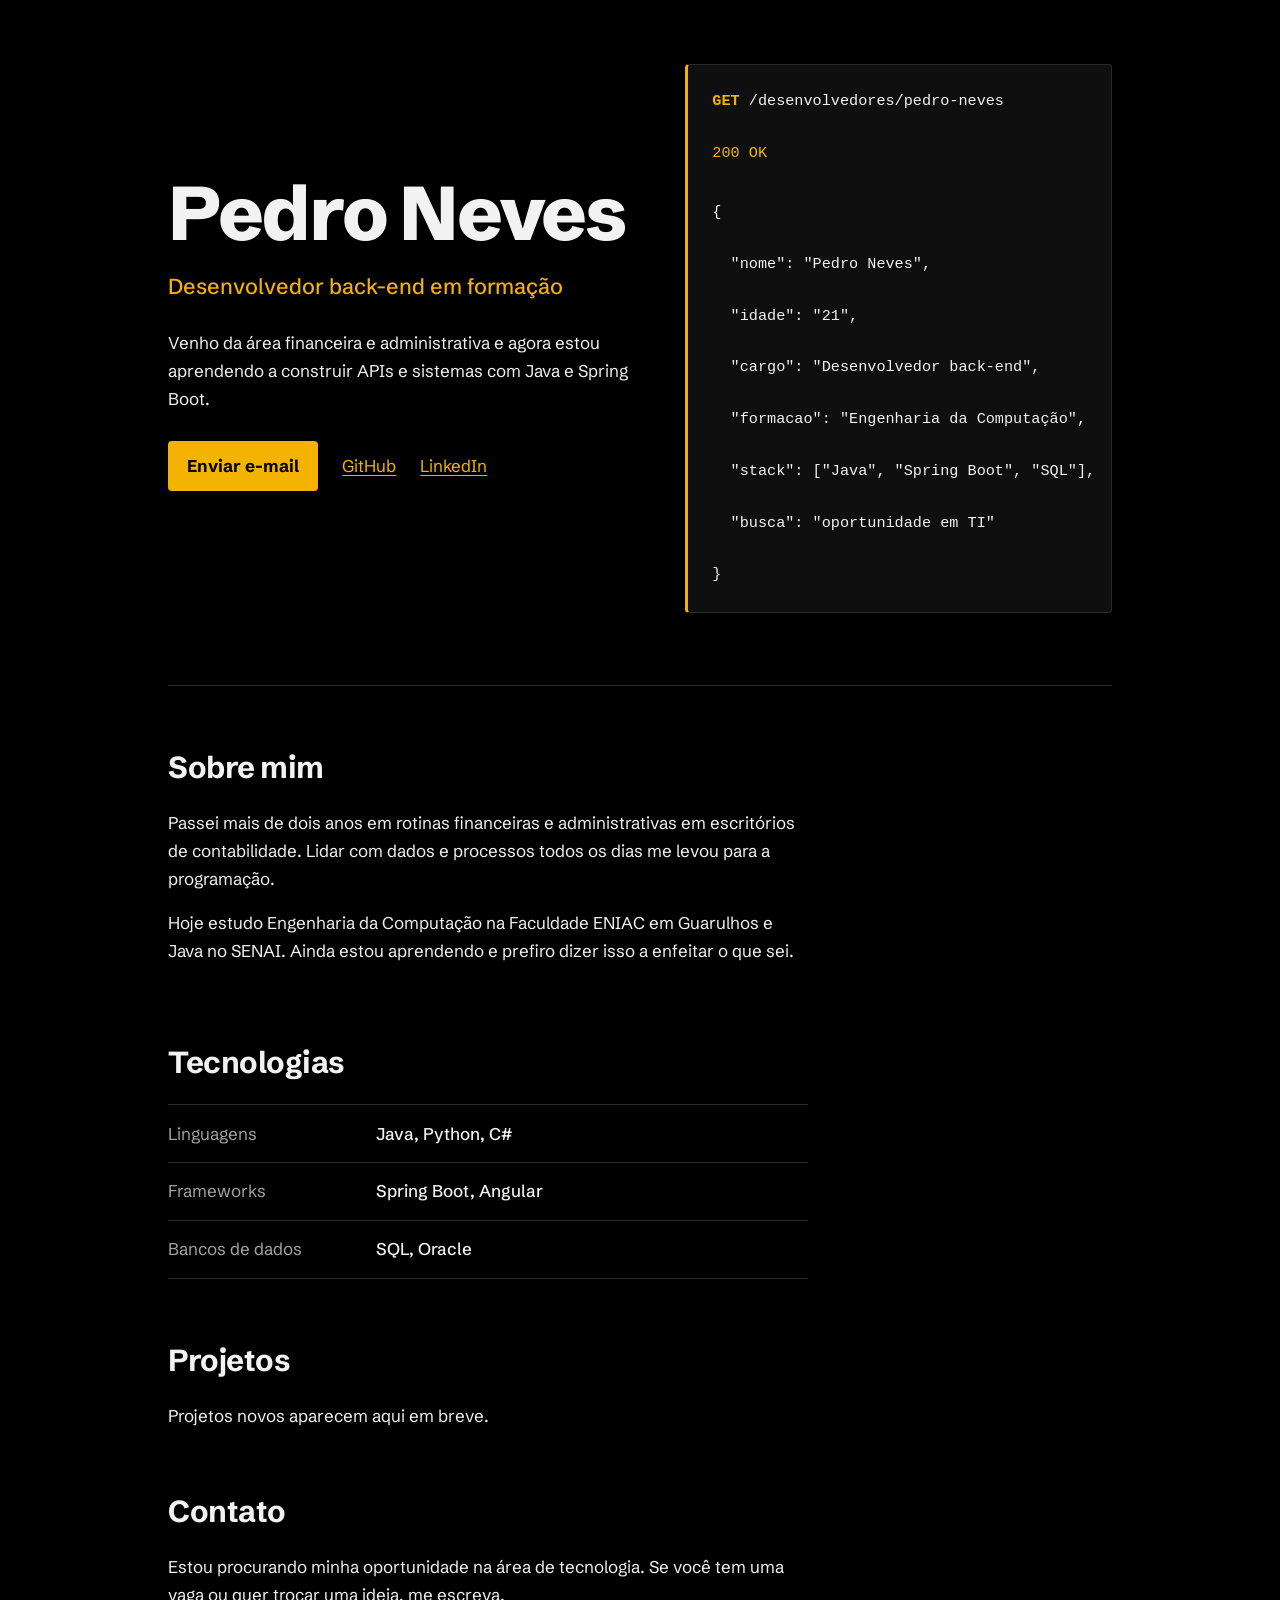
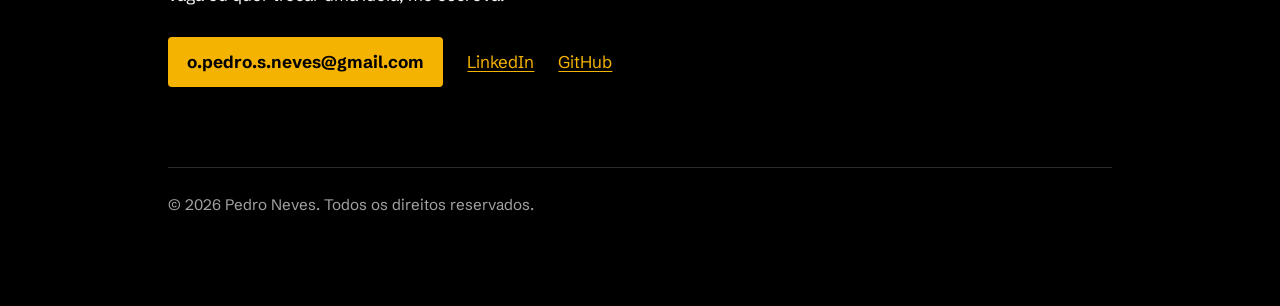
==== index.html @ 6f5516b2 "Adicionando a idade" ====
<!DOCTYPE html>
<html lang="pt-BR">
<head>
<meta charset="utf-8">
<meta name="viewport" content="width=device-width, initial-scale=1">
<title>Pedro Neves | Desenvolvedor back-end</title>
<meta name="description" content="Portfólio de Pedro Neves, desenvolvedor back-end em formação com Java e Spring Boot.">
<link rel="preconnect" href="https://fonts.googleapis.com">
<link rel="preconnect" href="https://fonts.gstatic.com" crossorigin>
<link href="https://fonts.googleapis.com/css2?family=Schibsted+Grotesk:wght@400;500;700;800&display=swap" rel="stylesheet">
<link rel="icon" type="image/svg+xml" href="data:image/svg+xml,%3Csvg xmlns=%22http://www.w3.org/2000/svg%22 viewBox=%220 0 64 64%22%3E%3Crect width=%2264%22 height=%2264%22 rx=%2214%22 fill=%22%23000000%22/%3E%3Crect x=%221.5%22 y=%221.5%22 width=%2261%22 height=%2261%22 rx=%2212.5%22 fill=%22none%22 stroke=%22%23f5b301%22 stroke-width=%223%22/%3E%3Cpolygon fill=%22%23f5b301%22 points=%2218,48 18,16 27,16 38,35 38,16 46,16 46,48 37,48 26,29 26,48%22/%3E%3C/svg%3E">
<link rel="icon" type="image/png" sizes="48x48" href="[data-uri]">
<link rel="apple-touch-icon" href="[data-uri]">
<link rel="stylesheet" href="style.css">
</head>
<body>
<main>

<header class="hero">
  <div class="hero-text">
    <h1>Pedro Neves</h1>
    <p class="role">Desenvolvedor back-end em formação</p>
    <p>Venho da área financeira e administrativa e agora estou aprendendo a construir APIs e sistemas com Java e Spring Boot.</p>
    <p class="links">
      <a class="btn" href="mailto:o.pedro.s.neves@gmail.com">Enviar e-mail</a>
      <a href="https://github.com/Pedro-Nex">GitHub</a>
      <a href="https://www.linkedin.com/in/pedro-neves-sou">LinkedIn</a>
    </p>
  </div>

  <pre class="resp" aria-label="Resumo em formato de resposta de API"><code><span class="l"><b>GET</b> /desenvolvedores/pedro-neves</span>
<span class="l ok">200 OK</span>
<span class="l">{</span>
<span class="l">  "nome": "Pedro Neves",</span>
<span class="l">  "idade": "21",</span>
<span class="l">  "cargo": "Desenvolvedor back-end",</span>
<span class="l">  "formacao": "Engenharia da Computação",</span>
<span class="l">  "stack": ["Java", "Spring Boot", "SQL"],</span>
<span class="l">  "busca": "oportunidade em TI"</span>
<span class="l">}</span></code></pre>
</header>

<section id="sobre">
  <h2>Sobre mim</h2>
  <p>Passei mais de dois anos em rotinas financeiras e administrativas em escritórios de contabilidade. Lidar com dados e processos todos os dias me levou para a programação.</p>
  <p>Hoje estudo Engenharia da Computação na Faculdade ENIAC em Guarulhos e Java no SENAI. Ainda estou aprendendo e prefiro dizer isso a enfeitar o que sei.</p>
</section>

<section id="stack">
  <h2>Tecnologias</h2>
  <dl class="stack">
    <div><dt>Linguagens</dt><dd>Java, Python, C#</dd></div>
    <div><dt>Frameworks</dt><dd>Spring Boot, Angular</dd></div>
    <div><dt>Bancos de dados</dt><dd>SQL, Oracle</dd></div>
  </dl>
</section>

<section id="projetos">
  <h2>Projetos</h2>
  <div id="lista-projetos"></div>
</section>

<section id="contato">
  <h2>Contato</h2>
  <p>Estou procurando minha oportunidade na área de tecnologia. Se você tem uma vaga ou quer trocar uma ideia, me escreva.</p>
  <p class="links">
    <a class="btn" href="mailto:o.pedro.s.neves@gmail.com">o.pedro.s.neves@gmail.com</a>
    <a href="https://www.linkedin.com/in/pedro-neves-sou">LinkedIn</a>
    <a href="https://github.com/Pedro-Nex">GitHub</a>
  </p>
</section>

<footer>
  <p>© <span id="ano">2026</span> Pedro Neves. Todos os direitos reservados.</p>
</footer>

</main>

<script src="projects.js"></script>
<script>document.getElementById("ano").textContent = new Date().getFullYear();</script>
<script>
  var alvo = document.getElementById("lista-projetos");
  if (!projects.length) {
    alvo.textContent = "Projetos novos aparecem aqui em breve.";
  }
  projects.forEach(function (p) {
    var item = document.createElement("article");
    item.className = "projeto";

    var topo = document.createElement("div");
    topo.className = "projeto-topo";
    var h3 = document.createElement("h3");
    h3.textContent = p.nome;
    topo.appendChild(h3);
    if (p.status) {
      var st = document.createElement("span");
      st.className = "status";
      st.textContent = p.status;
      topo.appendChild(st);
    }
    item.appendChild(topo);

    var desc = document.createElement("p");
    desc.textContent = p.descricao;
    item.appendChild(desc);

    var tags = document.createElement("ul");
    tags.className = "tags";
    p.tecnologias.forEach(function (t) {
      var li = document.createElement("li");
      li.textContent = t;
      tags.appendChild(li);
    });
    item.appendChild(tags);

    var links = document.createElement("p");
    links.className = "links";
    (p.links || []).forEach(function (l) {
      var a = document.createElement("a");
      a.href = l.url;
      a.textContent = l.texto;
      links.appendChild(a);
    });
    item.appendChild(links);

    alvo.appendChild(item);
  });
</script>
</body>
</html>
---- style.css ----
:root {
  --bg: #000000;
  --surface: #0f0f0f;
  --line: #2a2a2a;
  --text: #f2f2f2;
  --muted: #a3a3a3;
  --accent: #f5b301;
}

* { box-sizing: border-box; }

html { scroll-behavior: smooth; }

body {
  margin: 0;
  background: var(--bg);
  color: var(--text);
  font-family: "Schibsted Grotesk", system-ui, -apple-system, "Segoe UI", sans-serif;
  font-size: 1.0625rem;
  line-height: 1.65;
}

main {
  max-width: 62rem;
  margin: 0 auto;
  padding: 4rem 1.5rem 5rem;
}

h1, h2, h3 { line-height: 1.15; margin: 0; }
p { margin: 0 0 1rem; max-width: 40rem; }

a { color: var(--accent); text-underline-offset: 0.2em; }
a:hover { color: #ffd15c; }
a:focus-visible, .btn:focus-visible {
  outline: 3px solid var(--accent);
  outline-offset: 3px;
  border-radius: 2px;
}

/* Hero */
.hero {
  display: grid;
  grid-template-columns: 1.1fr 1fr;
  gap: 3rem;
  align-items: center;
  padding-bottom: 4.5rem;
  border-bottom: 1px solid var(--line);
}

h1 {
  font-size: clamp(2.75rem, 7vw, 4.75rem);
  font-weight: 800;
  letter-spacing: -0.03em;
}

.role {
  margin: 0.75rem 0 1.5rem;
  font-size: 1.35rem;
  font-weight: 500;
  color: var(--accent);
}

.links {
  display: flex;
  flex-wrap: wrap;
  align-items: center;
  gap: 0.75rem 1.5rem;
  margin-top: 1.75rem;
}

.btn {
  display: inline-block;
  padding: 0.7rem 1.2rem;
  background: var(--accent);
  color: #000;
  font-weight: 700;
  text-decoration: none;
  border-radius: 4px;
}
.btn:hover { background: #ffd15c; color: #000; }

/* Resposta de API */
.resp {
  margin: 0;
  padding: 1.5rem;
  background: var(--surface);
  border: 1px solid var(--line);
  border-left: 3px solid var(--accent);
  border-radius: 4px;
  overflow-x: auto;
  font-family: ui-monospace, "SF Mono", Consolas, "Liberation Mono", monospace;
  font-size: 0.95rem;
  line-height: 1.7;
  color: var(--text);
}
.resp b { color: var(--accent); font-weight: 700; }
.resp .ok { color: var(--accent); margin-bottom: 0.5rem; display: block; }
.resp .l { display: block; white-space: pre; opacity: 0; animation: surgir 0.35s forwards; }
.resp .l:nth-child(1) { animation-delay: 0.1s; }
.resp .l:nth-child(2) { animation-delay: 0.5s; }
.resp .l:nth-child(3) { animation-delay: 0.8s; }
.resp .l:nth-child(4) { animation-delay: 0.95s; }
.resp .l:nth-child(5) { animation-delay: 1.1s; }
.resp .l:nth-child(6) { animation-delay: 1.25s; }
.resp .l:nth-child(7) { animation-delay: 1.4s; }
.resp .l:nth-child(8) { animation-delay: 1.55s; }
.resp .l:nth-child(9) { animation-delay: 1.7s; }

@keyframes surgir { to { opacity: 1; } }

/* Seções */
section { padding: 4rem 0 0; }

h2 {
  font-size: 1.9rem;
  font-weight: 700;
  letter-spacing: -0.015em;
  margin-bottom: 1.5rem;
}

.stack { margin: 0; max-width: 40rem; }
.stack div {
  display: flex;
  flex-wrap: wrap;
  gap: 0.25rem 2rem;
  padding: 0.9rem 0;
  border-top: 1px solid var(--line);
}
.stack div:last-child { border-bottom: 1px solid var(--line); }
.stack dt { width: 11rem; color: var(--muted); }
.stack dd { margin: 0; font-weight: 500; }

/* Projetos */
.projeto {
  padding: 1.75rem 0;
  border-top: 1px solid var(--line);
}
.projeto:last-child { border-bottom: 1px solid var(--line); }

.projeto-topo {
  display: flex;
  flex-wrap: wrap;
  align-items: baseline;
  gap: 0.5rem 1rem;
  margin-bottom: 0.75rem;
}
.projeto h3 { font-size: 1.4rem; font-weight: 700; }
.status { color: var(--muted); font-size: 0.95rem; }

.tags {
  display: flex;
  flex-wrap: wrap;
  gap: 0.5rem;
  list-style: none;
  margin: 0 0 0.5rem;
  padding: 0;
}
.tags li {
  padding: 0.15rem 0.7rem;
  border: 1px solid var(--accent);
  border-radius: 999px;
  font-size: 0.9rem;
}

.projeto .links { margin-top: 0.75rem; }

/* Rodapé */
footer {
  margin-top: 5rem;
  padding-top: 1.5rem;
  border-top: 1px solid var(--line);
  color: var(--muted);
  font-size: 0.95rem;
}
footer p { margin: 0; }

/* Mobile */
@media (max-width: 760px) {
  main { padding-top: 2.5rem; }
  .hero { grid-template-columns: 1fr; gap: 2.5rem; padding-bottom: 3rem; }
  .stack dt { width: 100%; }
}

@media (prefers-reduced-motion: reduce) {
  html { scroll-behavior: auto; }
  .resp .l { opacity: 1; animation: none; }
}
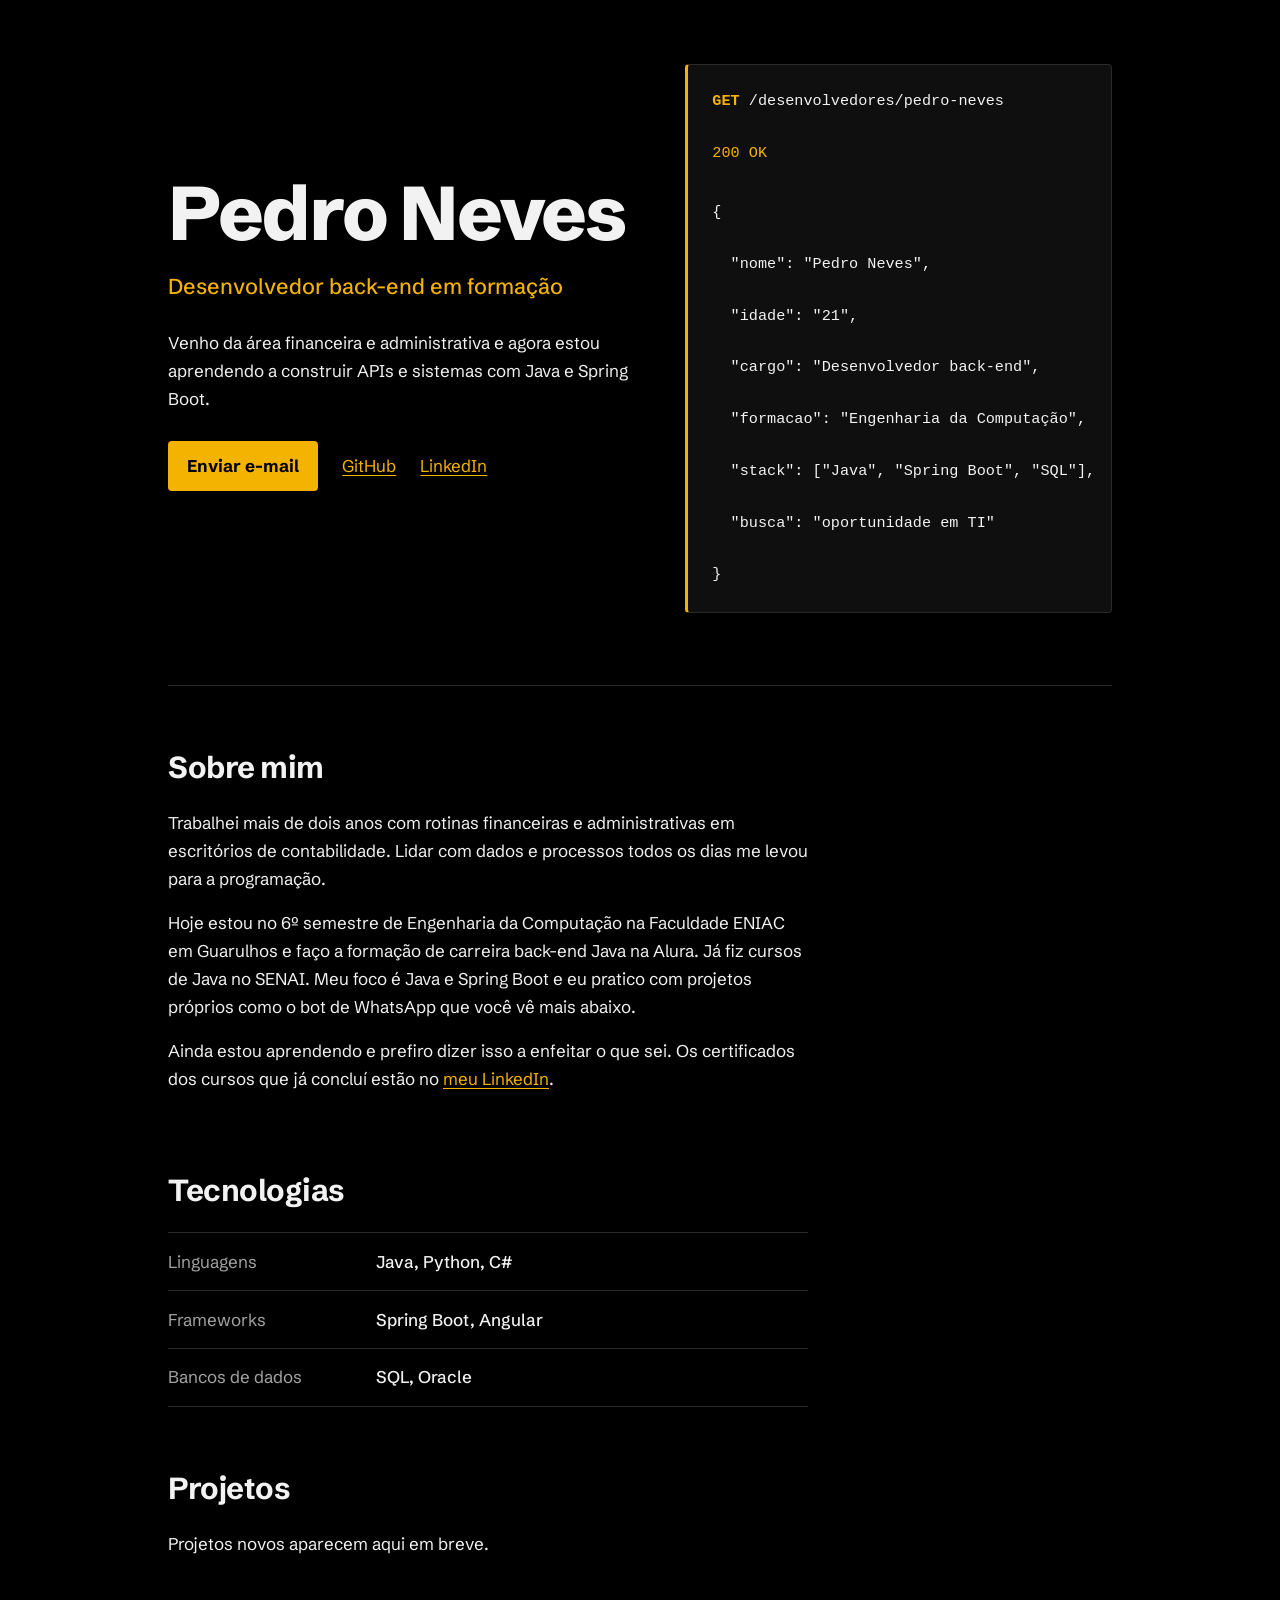
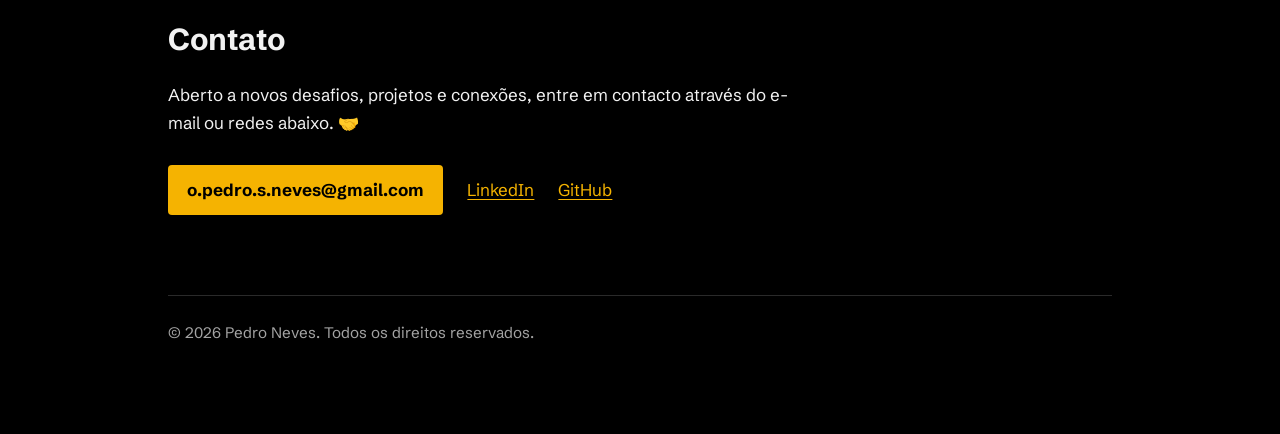
==== commit f9e7647a: "Atualizando o arquivo index.html e style.css para adicionar informações de contato e rodapé, além de" ====
--- a/index.html
+++ b/index.html
@@ -42,8 +42,9 @@
 
 <section id="sobre">
   <h2>Sobre mim</h2>
-  <p>Passei mais de dois anos em rotinas financeiras e administrativas em escritórios de contabilidade. Lidar com dados e processos todos os dias me levou para a programação.</p>
-  <p>Hoje estudo Engenharia da Computação na Faculdade ENIAC em Guarulhos e Java no SENAI. Ainda estou aprendendo e prefiro dizer isso a enfeitar o que sei.</p>
+  <p>Trabalhei mais de dois anos com rotinas financeiras e administrativas em escritórios de contabilidade. Lidar com dados e processos todos os dias me levou para a programação.</p>
+  <p>Hoje estou no 6º semestre de Engenharia da Computação na Faculdade ENIAC em Guarulhos e faço a formação de carreira back-end Java na Alura. Já fiz cursos de Java no SENAI. Meu foco é Java e Spring Boot e eu pratico com projetos próprios como o bot de WhatsApp que você vê mais abaixo.</p>
+  <p>Ainda estou aprendendo e prefiro dizer isso a enfeitar o que sei. Os certificados dos cursos que já concluí estão no <a href="https://www.linkedin.com/in/pedro-neves-sou/details/certifications/">meu LinkedIn</a>.</p>
 </section>
 
 <section id="stack">
@@ -62,7 +63,7 @@
 
 <section id="contato">
   <h2>Contato</h2>
-  <p>Estou procurando minha oportunidade na área de tecnologia. Se você tem uma vaga ou quer trocar uma ideia, me escreva.</p>
+  <p>Aberto a novos desafios, projetos e conexões, entre em contacto através do e-mail ou redes abaixo. 🤝</p>
   <p class="links">
     <a class="btn" href="mailto:o.pedro.s.neves@gmail.com">o.pedro.s.neves@gmail.com</a>
     <a href="https://www.linkedin.com/in/pedro-neves-sou">LinkedIn</a>
@@ -127,4 +128,4 @@
   });
 </script>
 </body>
-</html>+</html>
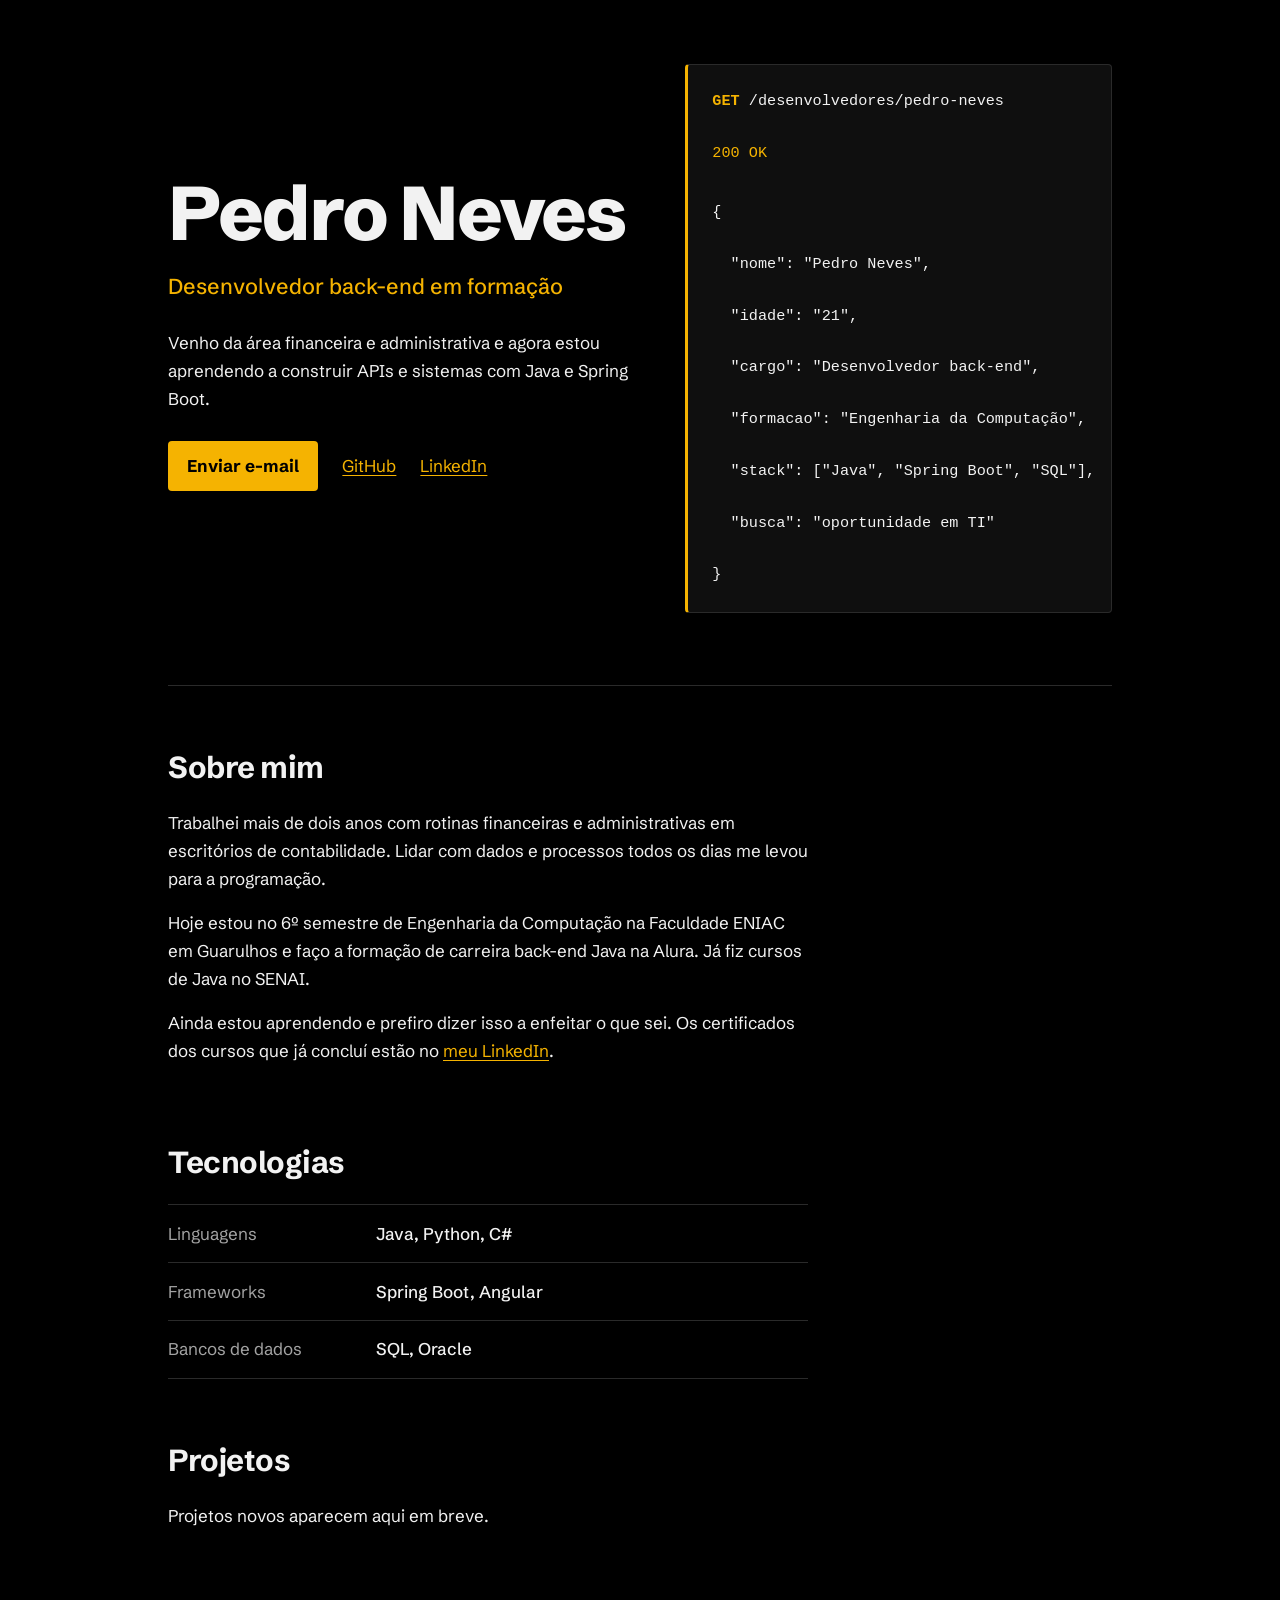
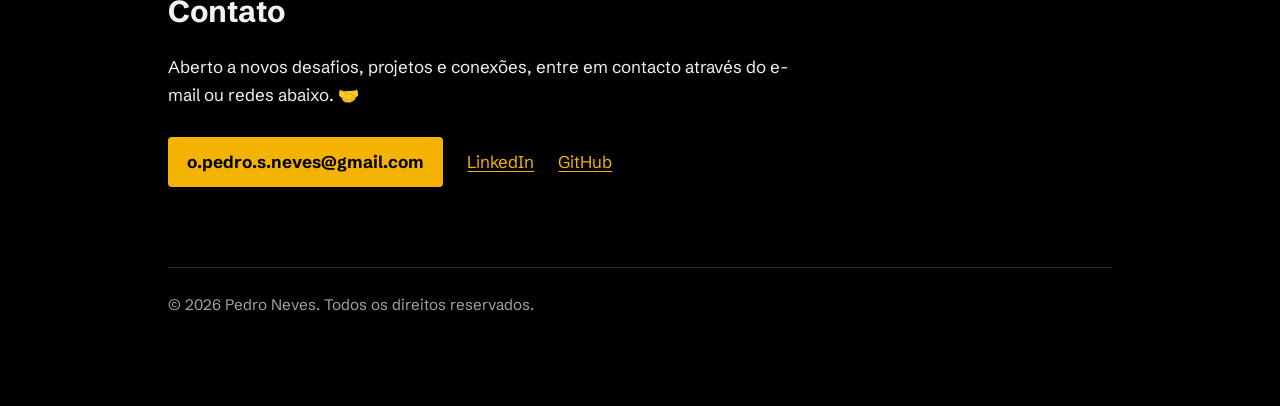
==== commit bbdfd3ff: "Atualização "Sobre mim"" ====
--- a/index.html
+++ b/index.html
@@ -43,7 +43,7 @@
 <section id="sobre">
   <h2>Sobre mim</h2>
   <p>Trabalhei mais de dois anos com rotinas financeiras e administrativas em escritórios de contabilidade. Lidar com dados e processos todos os dias me levou para a programação.</p>
-  <p>Hoje estou no 6º semestre de Engenharia da Computação na Faculdade ENIAC em Guarulhos e faço a formação de carreira back-end Java na Alura. Já fiz cursos de Java no SENAI. Meu foco é Java e Spring Boot e eu pratico com projetos próprios como o bot de WhatsApp que você vê mais abaixo.</p>
+  <p>Hoje estou no 6º semestre de Engenharia da Computação na Faculdade ENIAC em Guarulhos e faço a formação de carreira back-end Java na Alura. Já fiz cursos de Java no SENAI.</p>
   <p>Ainda estou aprendendo e prefiro dizer isso a enfeitar o que sei. Os certificados dos cursos que já concluí estão no <a href="https://www.linkedin.com/in/pedro-neves-sou/details/certifications/">meu LinkedIn</a>.</p>
 </section>
 
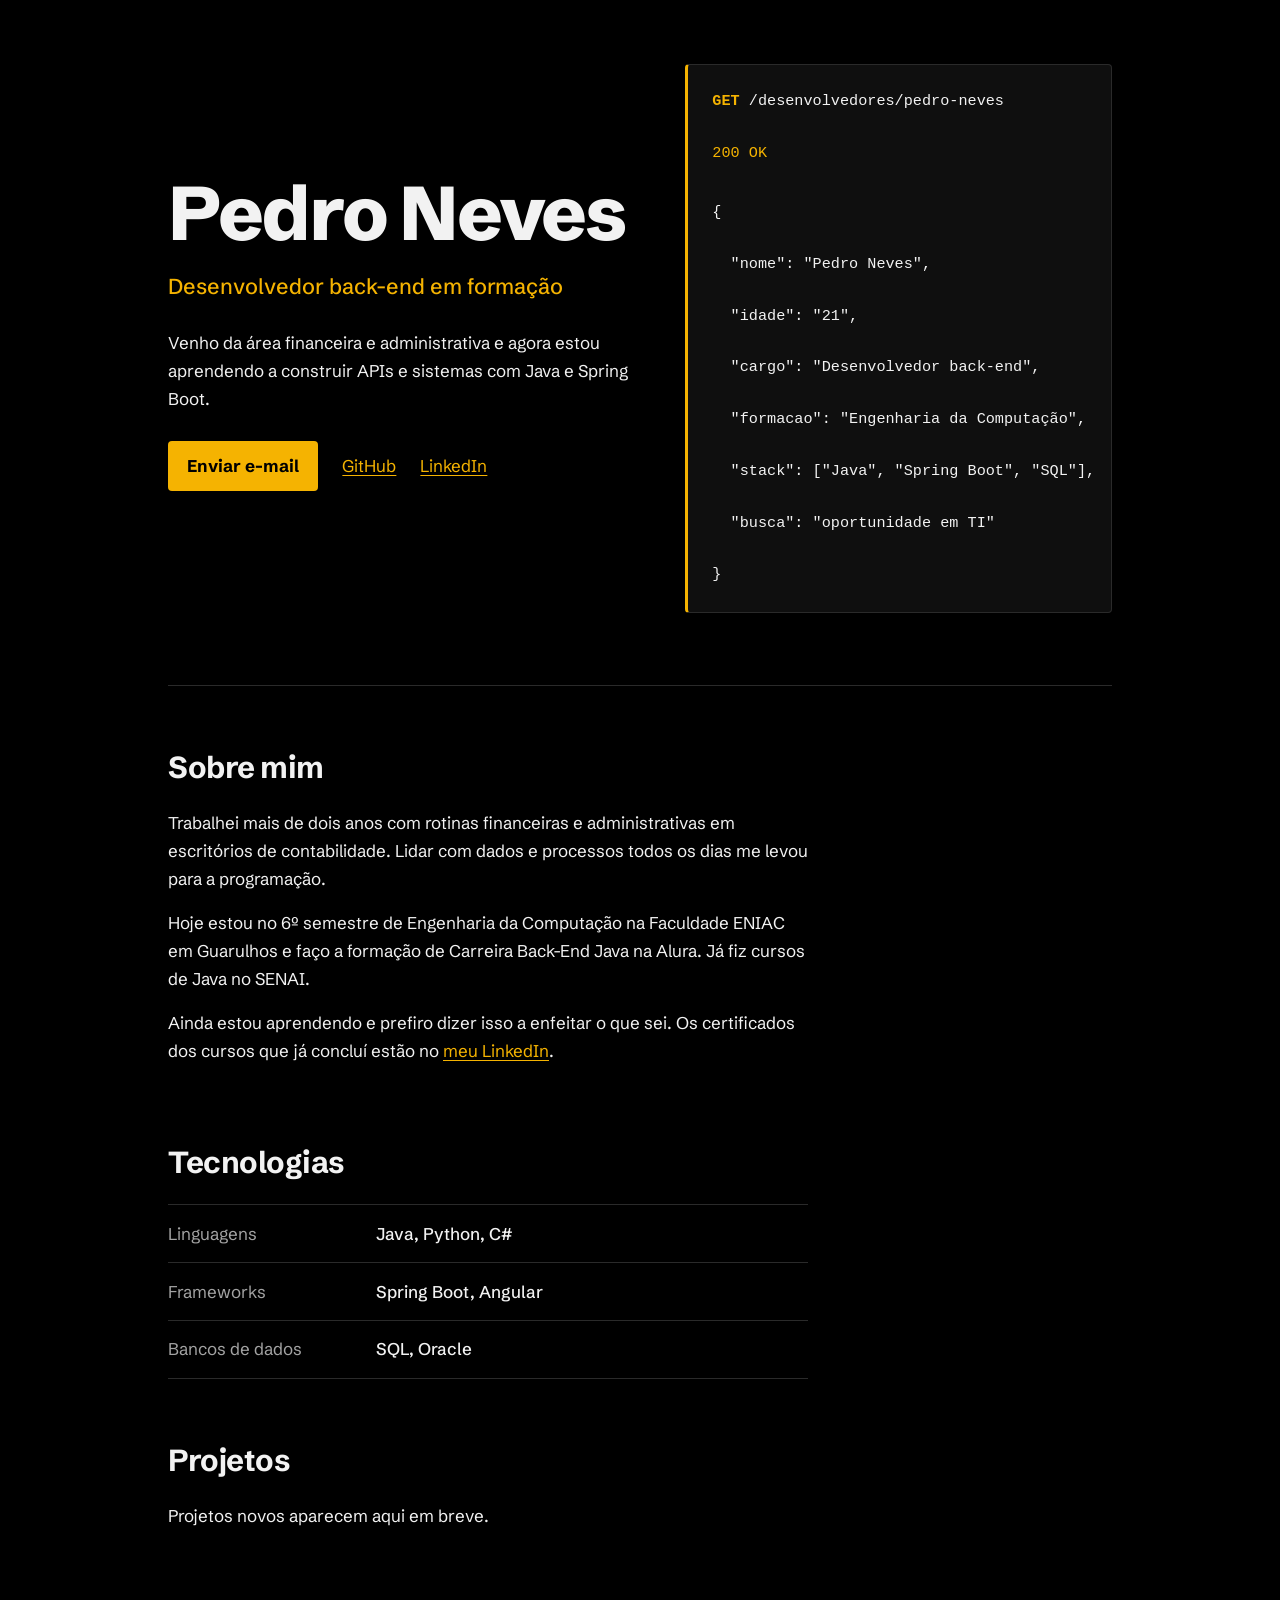
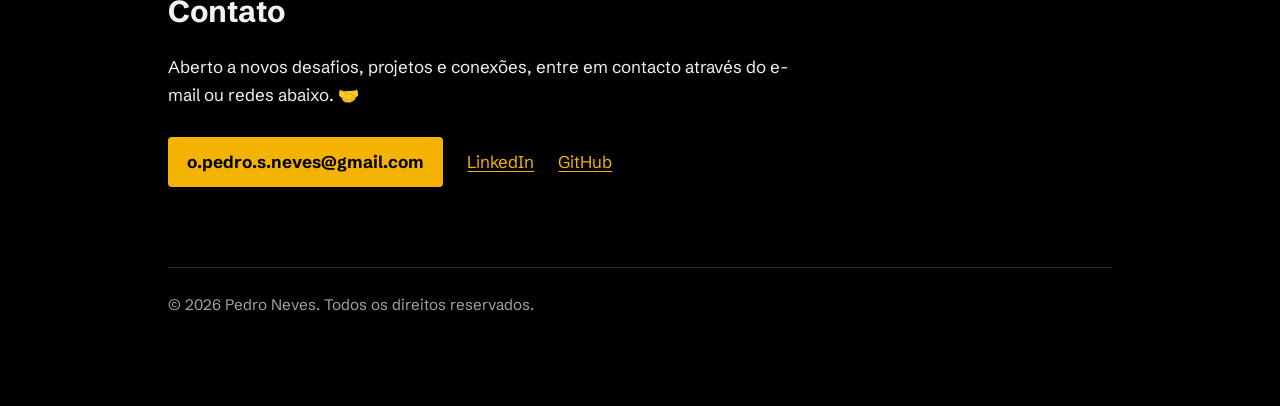
==== commit b6240211: "Modificação no "Sobre mim"" ====
--- a/index.html
+++ b/index.html
@@ -43,7 +43,7 @@
 <section id="sobre">
   <h2>Sobre mim</h2>
   <p>Trabalhei mais de dois anos com rotinas financeiras e administrativas em escritórios de contabilidade. Lidar com dados e processos todos os dias me levou para a programação.</p>
-  <p>Hoje estou no 6º semestre de Engenharia da Computação na Faculdade ENIAC em Guarulhos e faço a formação de carreira back-end Java na Alura. Já fiz cursos de Java no SENAI.</p>
+  <p>Hoje estou no 6º semestre de Engenharia da Computação na Faculdade ENIAC em Guarulhos e faço a formação de Carreira Back-End Java na Alura. Já fiz cursos de Java no SENAI.</p>
   <p>Ainda estou aprendendo e prefiro dizer isso a enfeitar o que sei. Os certificados dos cursos que já concluí estão no <a href="https://www.linkedin.com/in/pedro-neves-sou/details/certifications/">meu LinkedIn</a>.</p>
 </section>
 
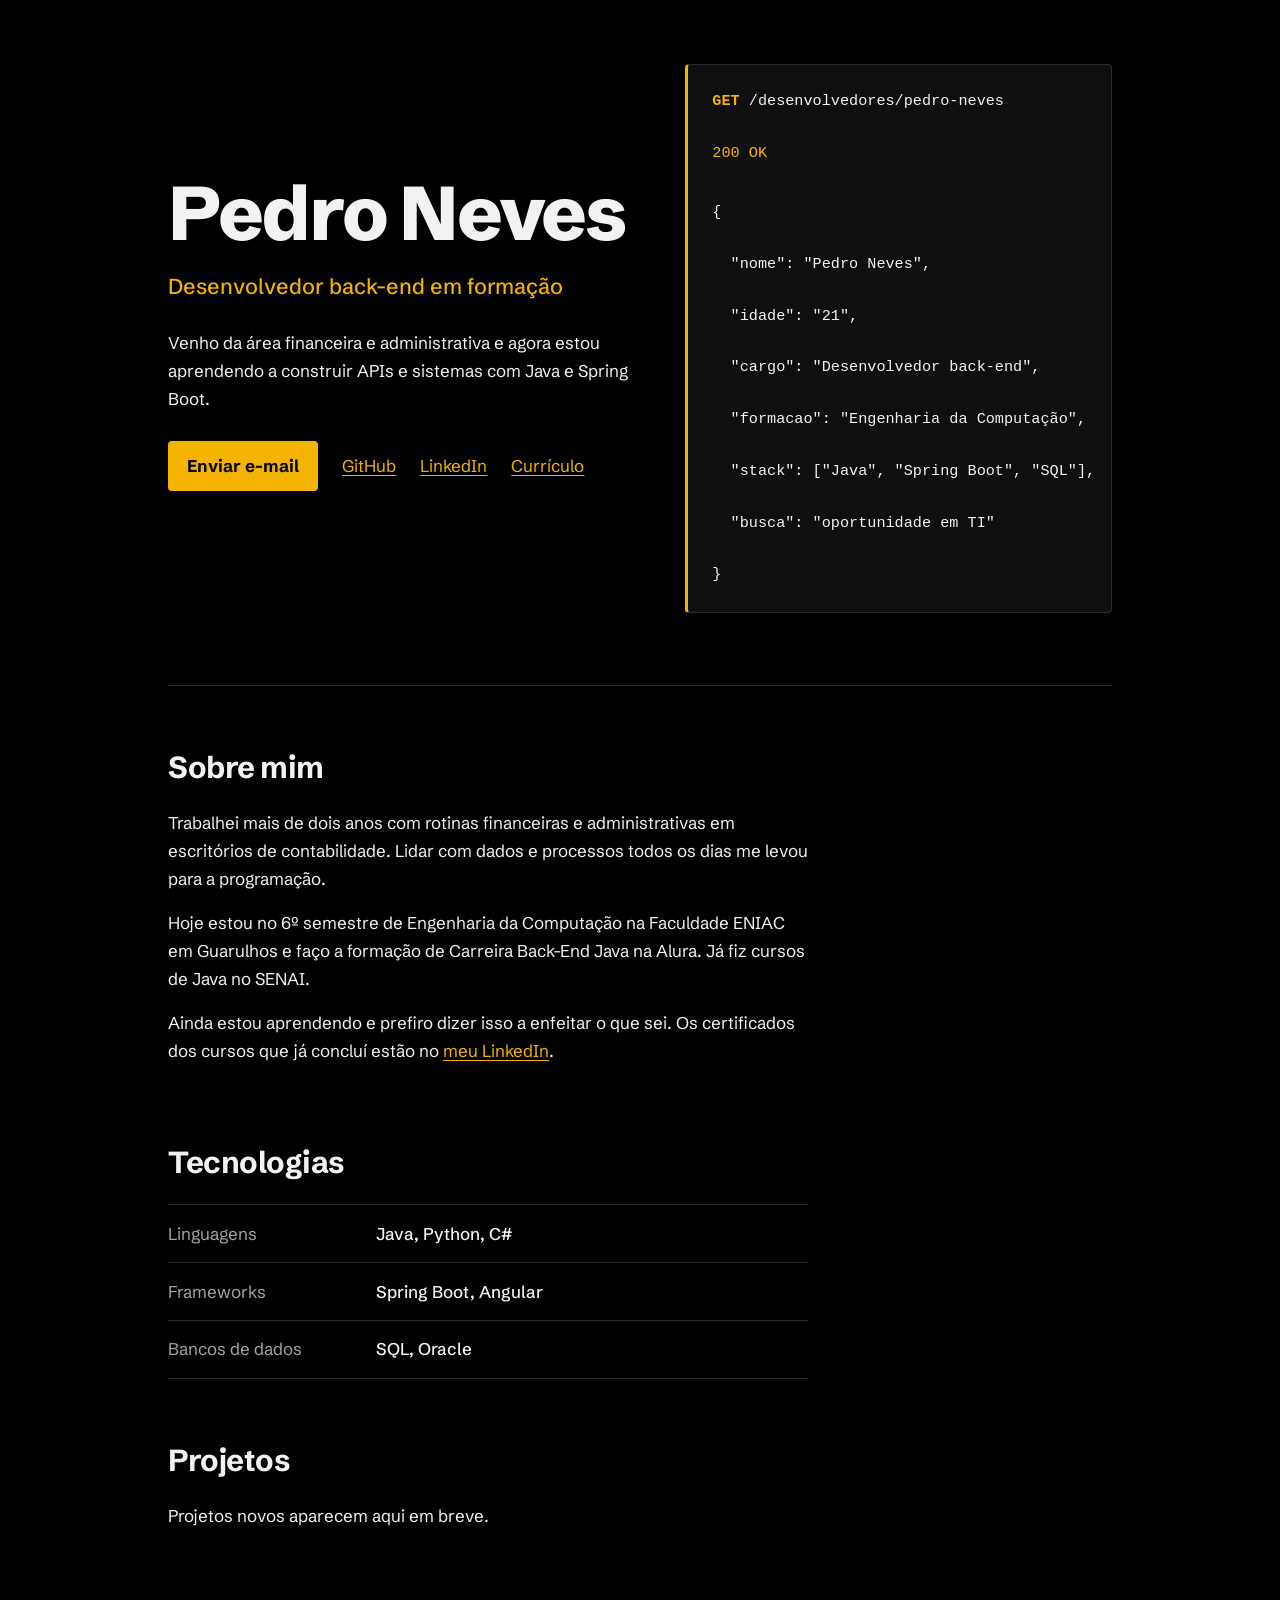
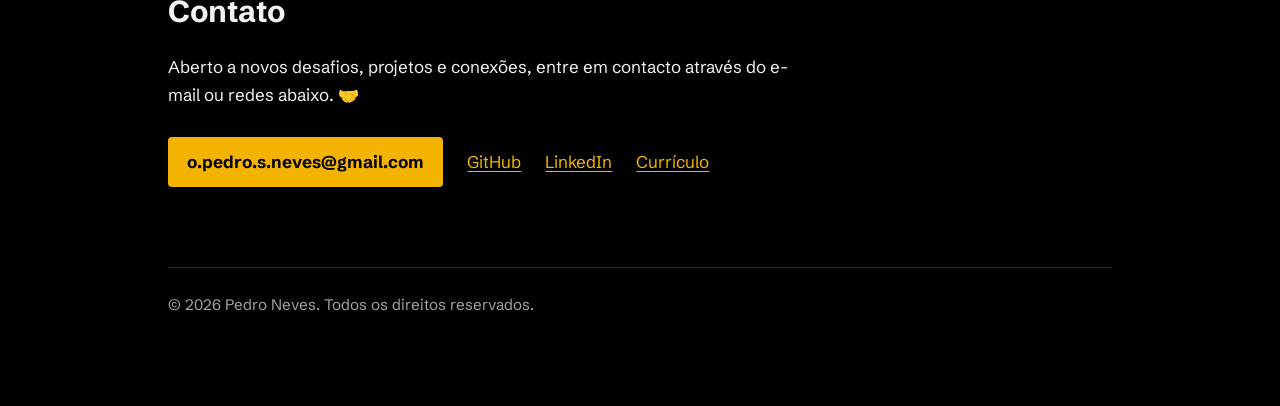
==== commit e1ddc188: "Adicionando currículo e links de contato no portfólio." ====
--- a/index.html
+++ b/index.html
@@ -25,6 +25,7 @@
       <a class="btn" href="mailto:o.pedro.s.neves@gmail.com">Enviar e-mail</a>
       <a href="https://github.com/Pedro-Nex">GitHub</a>
       <a href="https://www.linkedin.com/in/pedro-neves-sou">LinkedIn</a>
+      <a href="curriculo.html">Currículo</a>
     </p>
   </div>
 
@@ -66,8 +67,9 @@
   <p>Aberto a novos desafios, projetos e conexões, entre em contacto através do e-mail ou redes abaixo. 🤝</p>
   <p class="links">
     <a class="btn" href="mailto:o.pedro.s.neves@gmail.com">o.pedro.s.neves@gmail.com</a>
+    <a href="https://github.com/Pedro-Nex">GitHub</a>
     <a href="https://www.linkedin.com/in/pedro-neves-sou">LinkedIn</a>
-    <a href="https://github.com/Pedro-Nex">GitHub</a>
+    <a href="curriculo.html">Currículo</a>
   </p>
 </section>
 
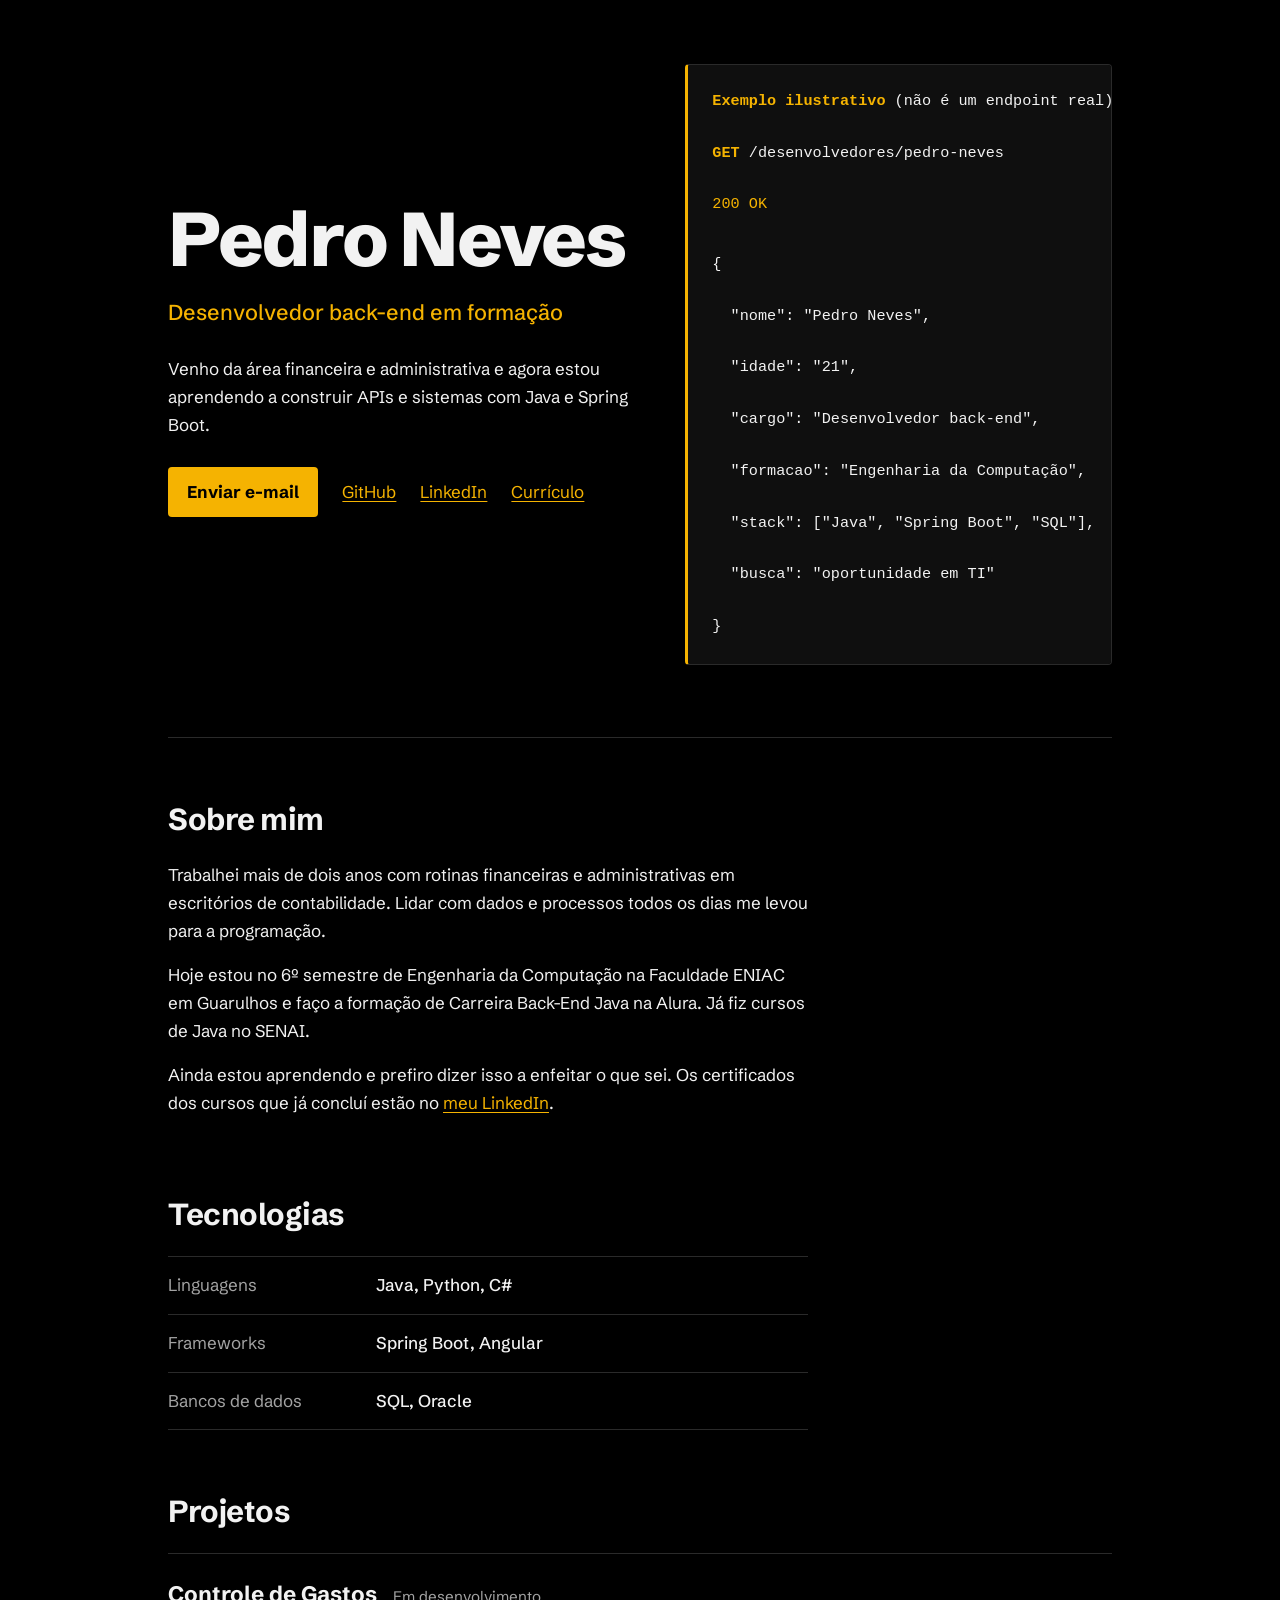
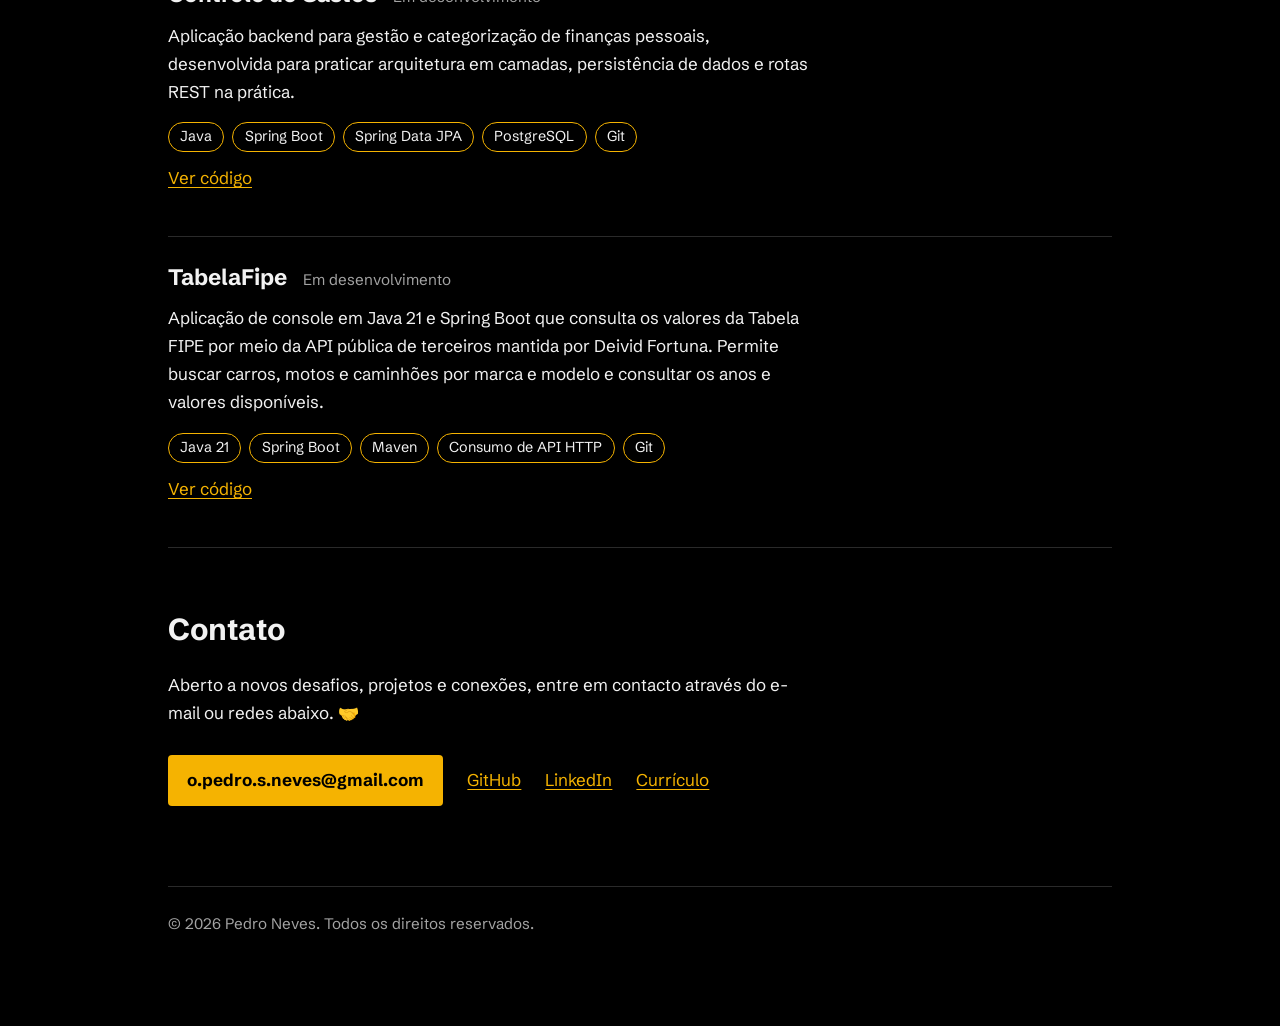
==== commit 861cc7a3: "Correct portfolio project details" ====
--- a/index.html
+++ b/index.html
@@ -29,7 +29,8 @@
     </p>
   </div>
 
-  <pre class="resp" aria-label="Resumo em formato de resposta de API"><code><span class="l"><b>GET</b> /desenvolvedores/pedro-neves</span>
+  <pre class="resp" aria-label="Exemplo ilustrativo de resposta de API, não é um endpoint real"><code><span class="l"><b>Exemplo ilustrativo</b> (não é um endpoint real)</span>
+<span class="l"><b>GET</b> /desenvolvedores/pedro-neves</span>
 <span class="l ok">200 OK</span>
 <span class="l">{</span>
 <span class="l">  "nome": "Pedro Neves",</span>
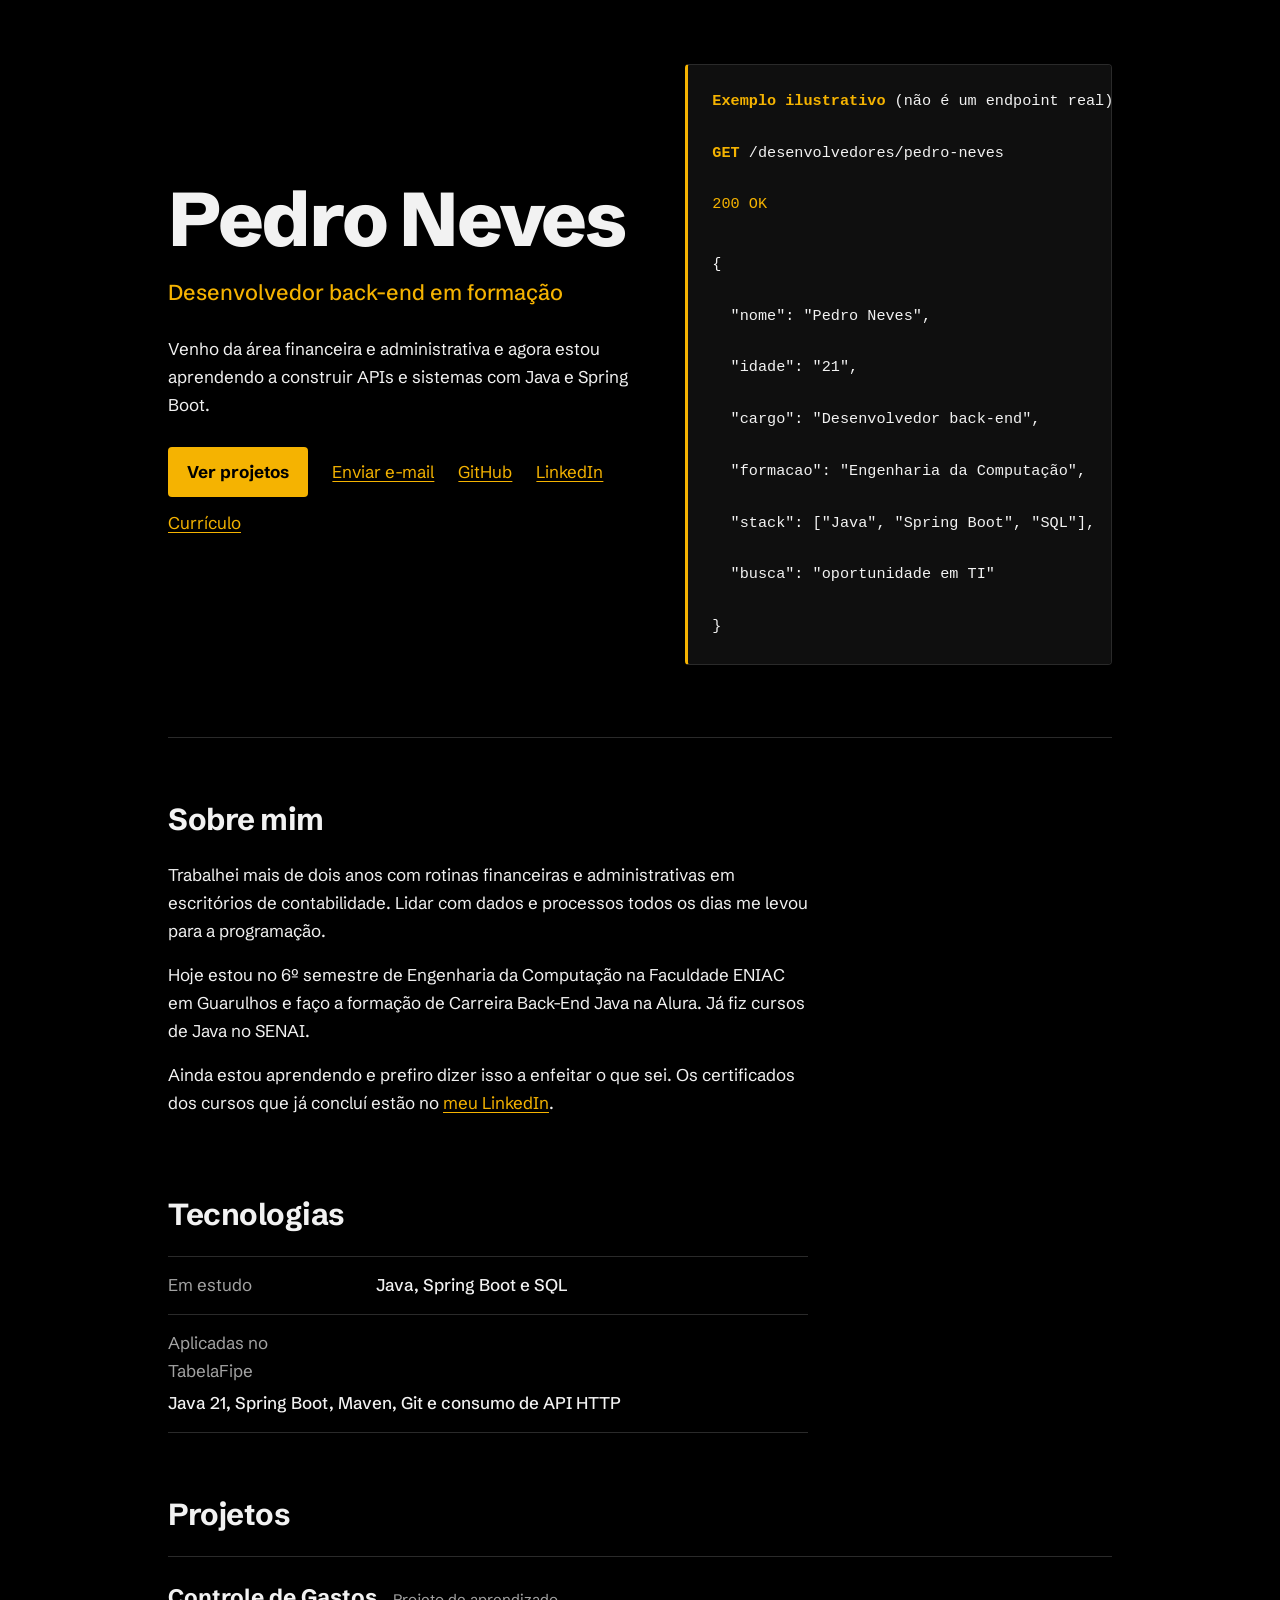
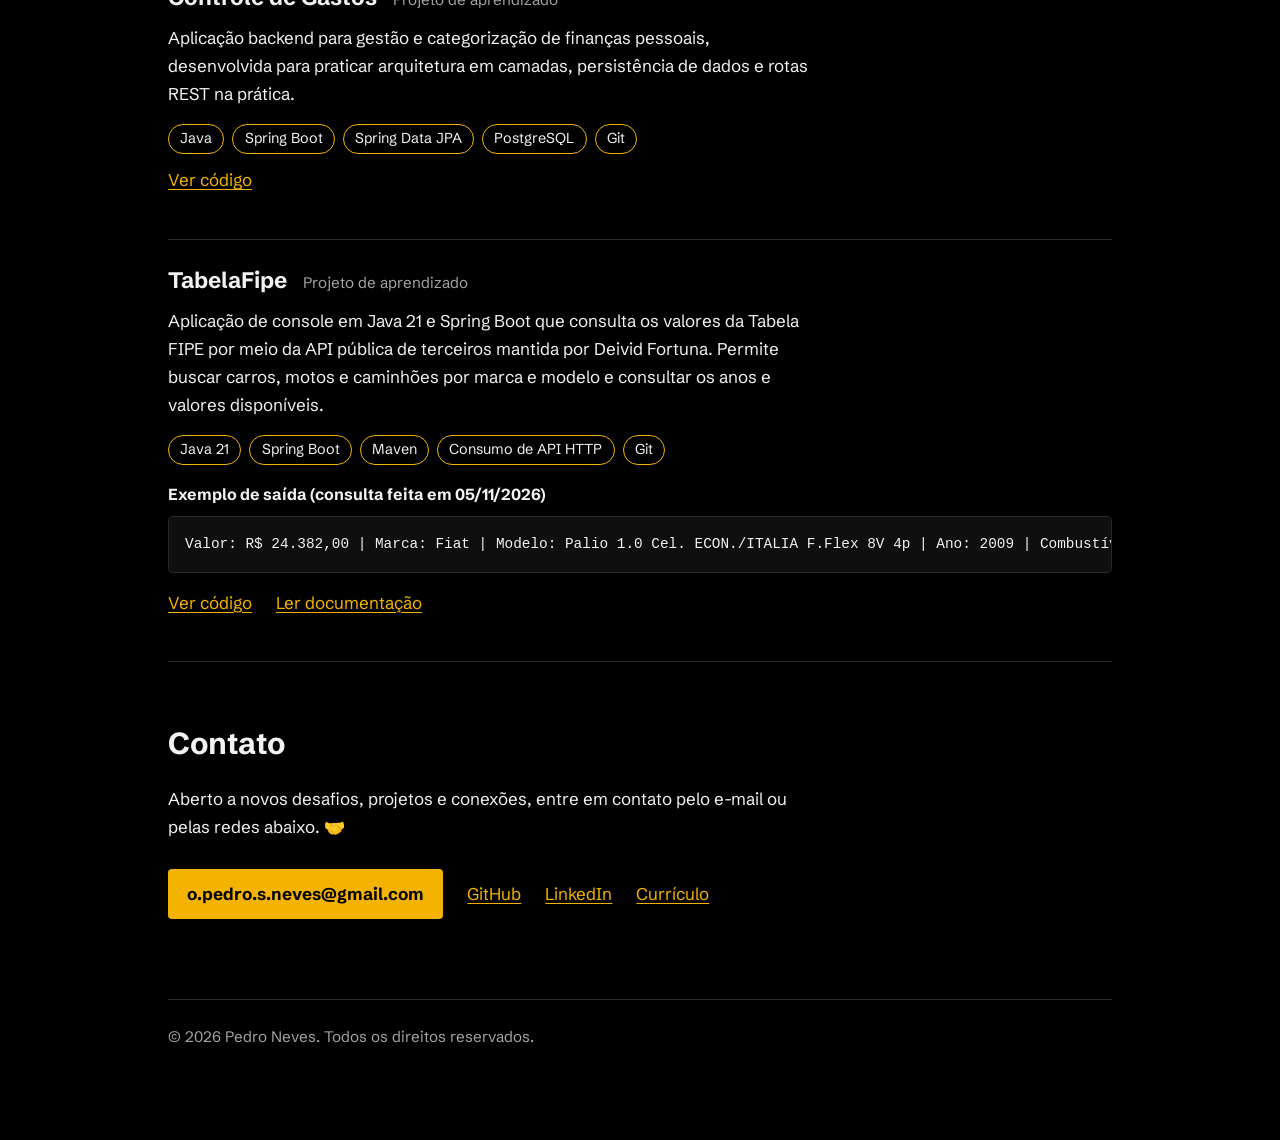
==== commit 290866e9: "Improve portfolio project presentation Add a projects call to action, distinguish studied and applie" ====
--- a/index.html
+++ b/index.html
@@ -22,7 +22,8 @@
     <p class="role">Desenvolvedor back-end em formação</p>
     <p>Venho da área financeira e administrativa e agora estou aprendendo a construir APIs e sistemas com Java e Spring Boot.</p>
     <p class="links">
-      <a class="btn" href="mailto:o.pedro.s.neves@gmail.com">Enviar e-mail</a>
+      <a class="btn" href="#projetos">Ver projetos</a>
+      <a href="mailto:o.pedro.s.neves@gmail.com">Enviar e-mail</a>
       <a href="https://github.com/Pedro-Nex">GitHub</a>
       <a href="https://www.linkedin.com/in/pedro-neves-sou">LinkedIn</a>
       <a href="curriculo.html">Currículo</a>
@@ -52,9 +53,8 @@
 <section id="stack">
   <h2>Tecnologias</h2>
   <dl class="stack">
-    <div><dt>Linguagens</dt><dd>Java, Python, C#</dd></div>
-    <div><dt>Frameworks</dt><dd>Spring Boot, Angular</dd></div>
-    <div><dt>Bancos de dados</dt><dd>SQL, Oracle</dd></div>
+    <div><dt>Em estudo</dt><dd>Java, Spring Boot e SQL</dd></div>
+    <div><dt>Aplicadas no TabelaFipe</dt><dd>Java 21, Spring Boot, Maven, Git e consumo de API HTTP</dd></div>
   </dl>
 </section>
 
@@ -65,7 +65,7 @@
 
 <section id="contato">
   <h2>Contato</h2>
-  <p>Aberto a novos desafios, projetos e conexões, entre em contacto através do e-mail ou redes abaixo. 🤝</p>
+  <p>Aberto a novos desafios, projetos e conexões, entre em contato pelo e-mail ou pelas redes abaixo. 🤝</p>
   <p class="links">
     <a class="btn" href="mailto:o.pedro.s.neves@gmail.com">o.pedro.s.neves@gmail.com</a>
     <a href="https://github.com/Pedro-Nex">GitHub</a>
@@ -117,6 +117,20 @@
     });
     item.appendChild(tags);
 
+    if (p.exemplo) {
+      var exemplo = document.createElement("div");
+      exemplo.className = "projeto-exemplo";
+      var tituloExemplo = document.createElement("h4");
+      tituloExemplo.textContent = p.exemplo.titulo;
+      exemplo.appendChild(tituloExemplo);
+      var saida = document.createElement("pre");
+      var codigoSaida = document.createElement("code");
+      codigoSaida.textContent = p.exemplo.saida;
+      saida.appendChild(codigoSaida);
+      exemplo.appendChild(saida);
+      item.appendChild(exemplo);
+    }
+
     var links = document.createElement("p");
     links.className = "links";
     (p.links || []).forEach(function (l) {
--- a/style.css
+++ b/style.css
@@ -164,6 +164,19 @@
 
 .projeto .links { margin-top: 0.75rem; }
 
+.projeto-exemplo { margin: 1rem 0; }
+.projeto-exemplo h4 { margin: 0 0 0.5rem; font-size: 1rem; }
+.projeto-exemplo pre {
+  margin: 0;
+  padding: 1rem;
+  overflow-x: auto;
+  background: var(--surface);
+  border: 1px solid var(--line);
+  border-radius: 4px;
+  font: 0.9rem/1.6 ui-monospace, "SF Mono", Consolas, "Liberation Mono", monospace;
+  color: var(--text);
+}
+
 /* Rodapé */
 footer {
   margin-top: 5rem;
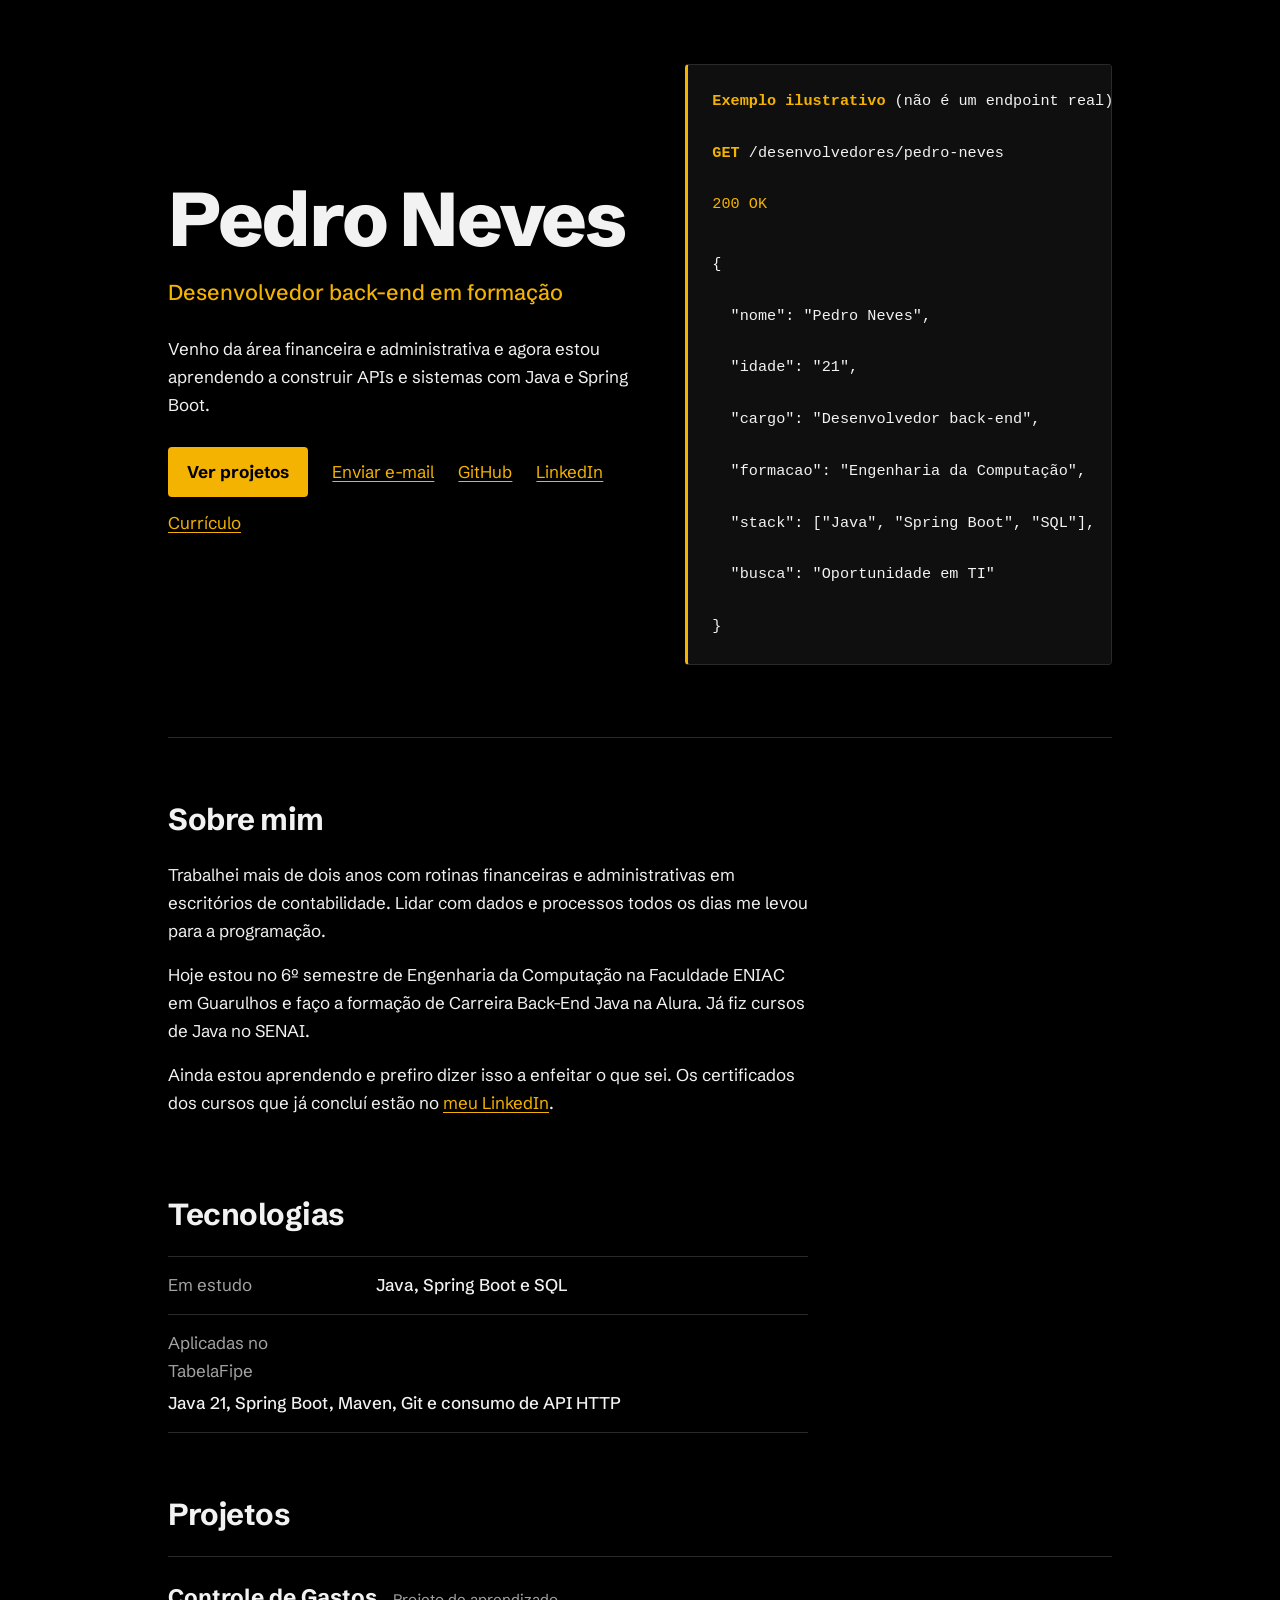
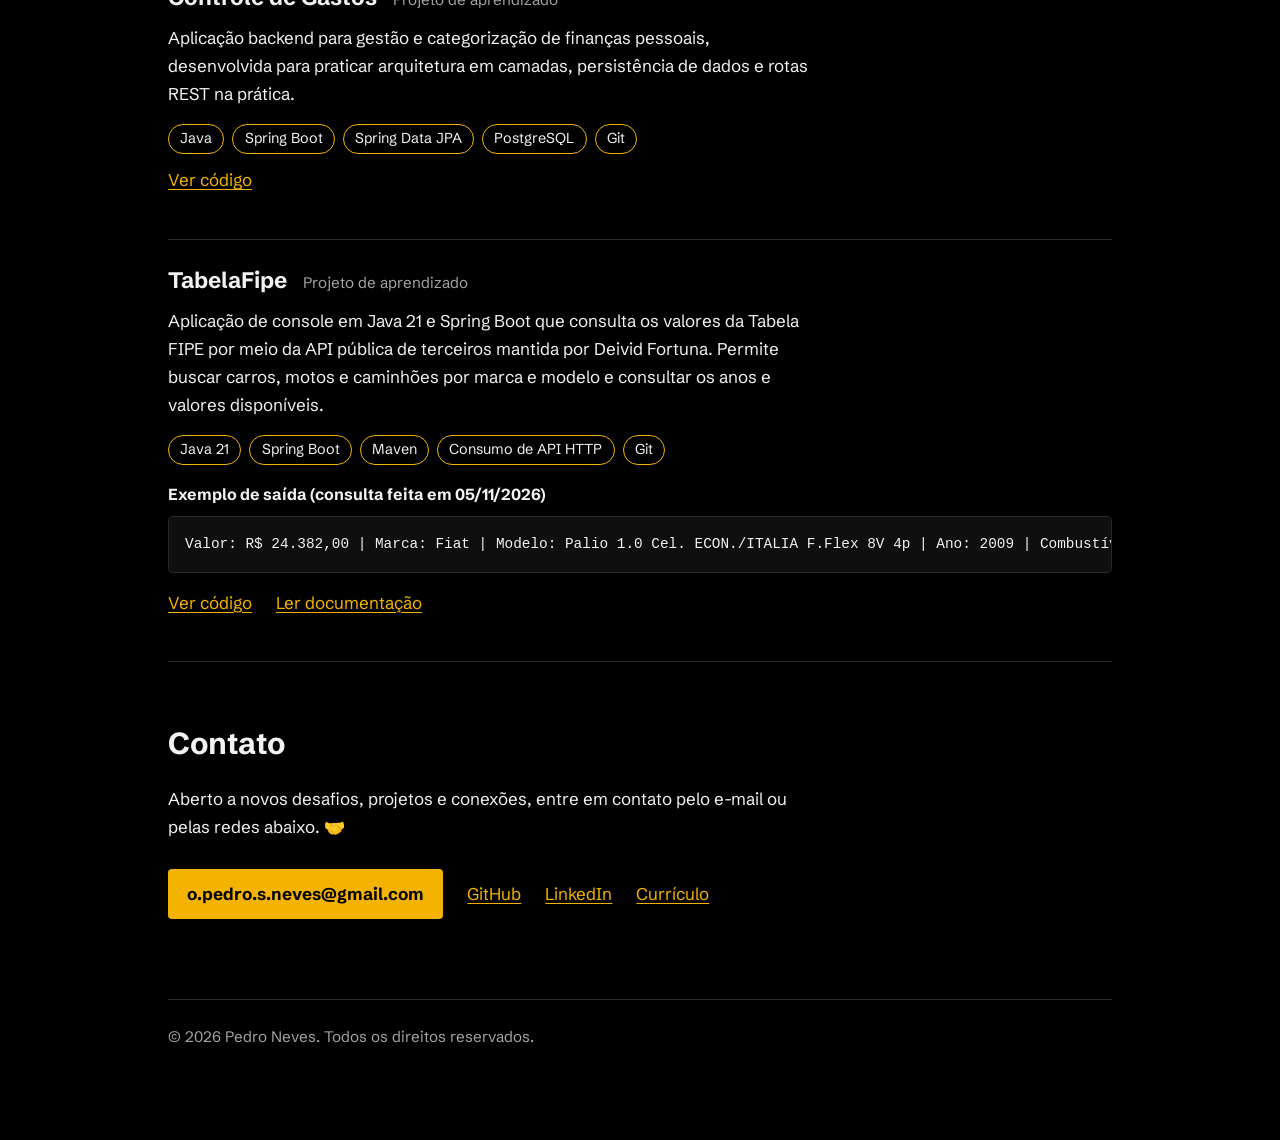
==== commit 08fc96cf: "Correct capitalization of job search string" ====
--- a/index.html
+++ b/index.html
@@ -39,7 +39,7 @@
 <span class="l">  "cargo": "Desenvolvedor back-end",</span>
 <span class="l">  "formacao": "Engenharia da Computação",</span>
 <span class="l">  "stack": ["Java", "Spring Boot", "SQL"],</span>
-<span class="l">  "busca": "oportunidade em TI"</span>
+<span class="l">  "busca": "Oportunidade em TI"</span>
 <span class="l">}</span></code></pre>
 </header>
 
